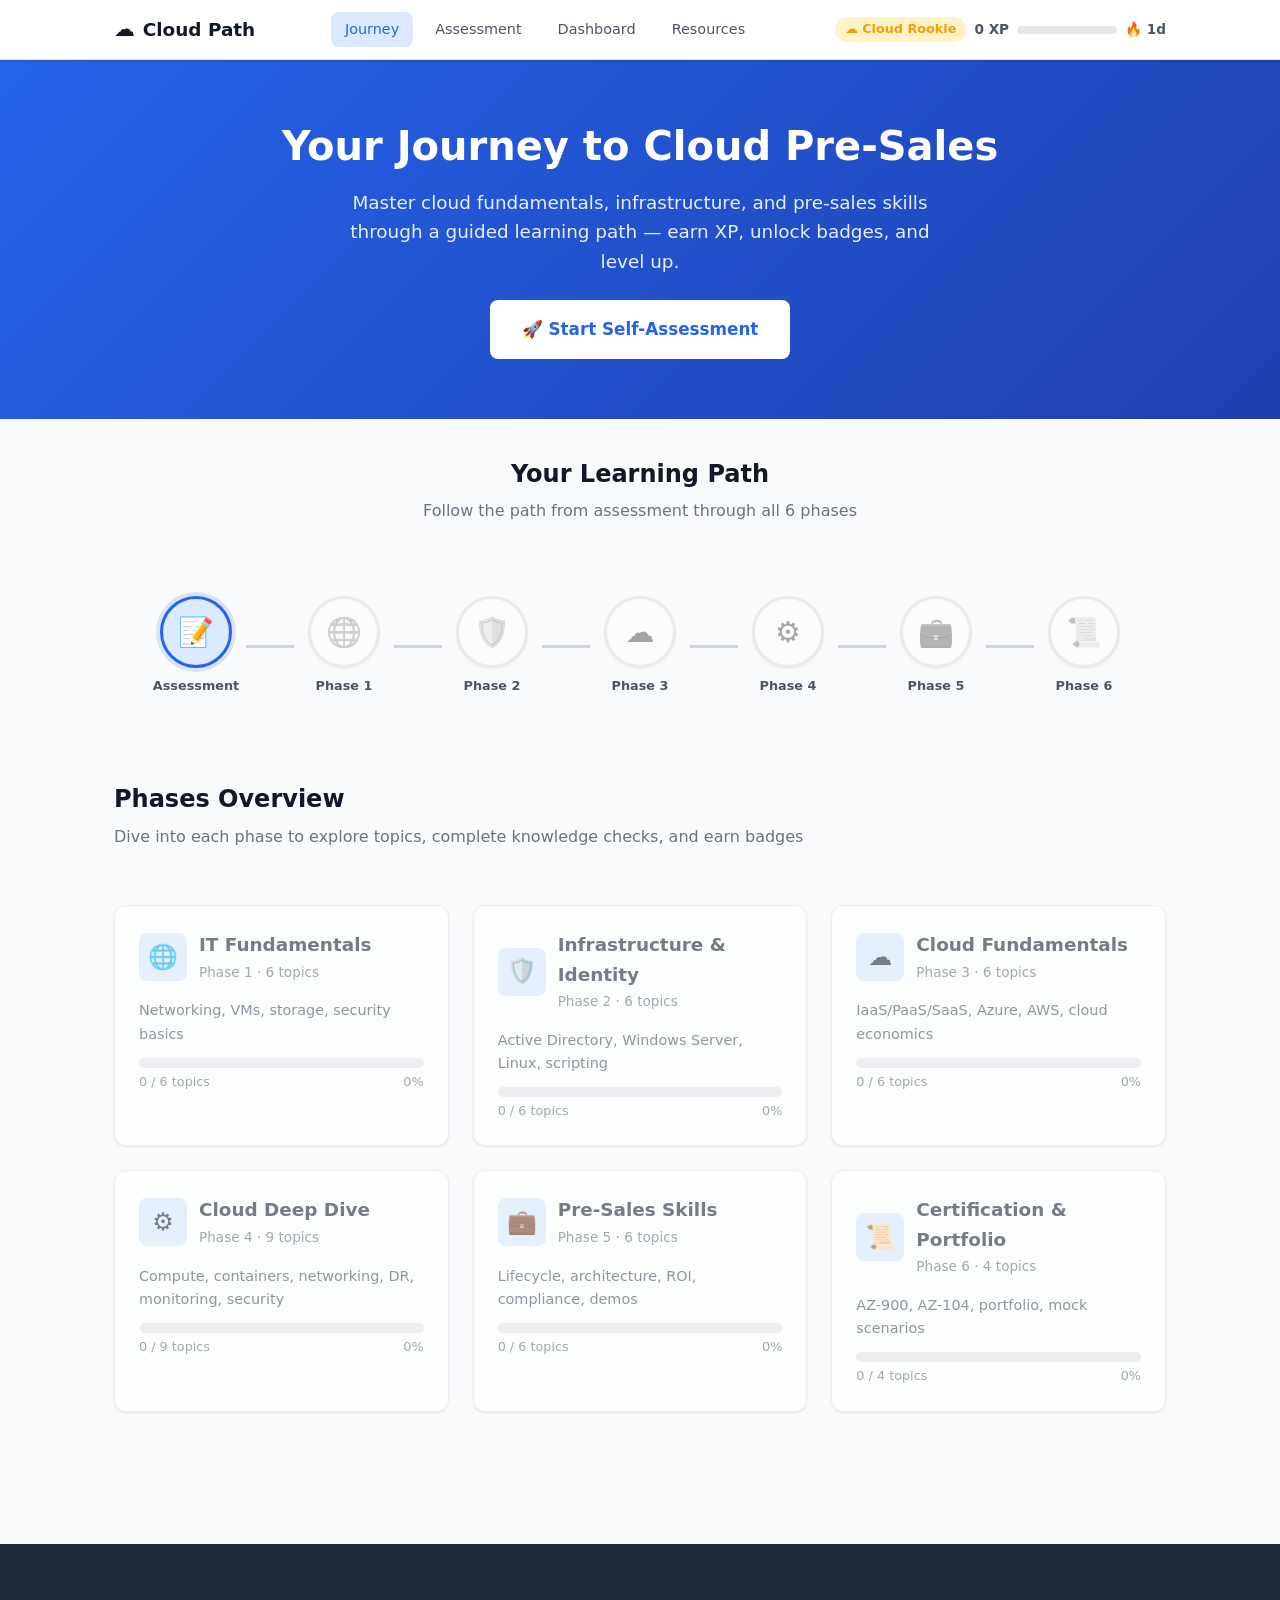
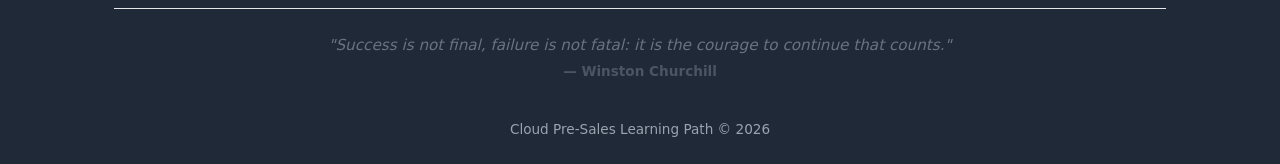
==== index.html @ 4ca1d647 "Initial commit: CloudXPedition - Gamified cloud pre-sales learning path - 6-phase learning journey (" ====
<!DOCTYPE html>
<html lang="en">
<head>
  <meta charset="UTF-8">
  <meta name="viewport" content="width=device-width, initial-scale=1.0">
  <title>Cloud Pre-Sales Learning Path</title>
  <link rel="stylesheet" href="css/styles.css">
</head>
<body>

<nav class="navbar">
  <div class="container">
    <a href="index.html" class="navbar-brand"><span>☁️</span> Cloud Path</a>
    <div class="nav-links">
      <a href="index.html" class="active">Journey</a>
      <a href="assessment.html">Assessment</a>
      <a href="dashboard.html">Dashboard</a>
      <a href="resources.html">Resources</a>
    </div>
    <div class="header-xp">
      <span id="header-level" class="header-level">☁️ Cloud Rookie</span>
      <span id="header-xp-text">0 XP</span>
      <div class="header-xp-bar"><div class="header-xp-fill" id="header-xp-fill" style="width:0%"></div></div>
      <span id="header-streak" class="header-streak"></span>
    </div>
  </div>
</nav>

<!-- Hero Section -->
<section class="hero">
  <div class="container">
    <h1>Your Journey to Cloud Pre-Sales</h1>
    <p>Master cloud fundamentals, infrastructure, and pre-sales skills through a guided learning path — earn XP, unlock badges, and level up.</p>
    <div style="margin-top:24px;">
      <a id="hero-cta" href="assessment.html" class="btn btn-primary btn-lg" style="background:#fff;color:var(--primary);">
        🚀 Start Self-Assessment
      </a>
    </div>
  </div>
</section>

<!-- Journey Map -->
<section class="section">
  <div class="container">
    <h2 class="section-title" style="text-align:center;">Your Learning Path</h2>
    <p class="section-subtitle" style="text-align:center;">Follow the path from assessment through all 6 phases</p>
    <div class="journey-map" id="journey-map"></div>
  </div>
</section>

<!-- Phase Cards Grid -->
<section class="section" style="padding-top:0;">
  <div class="container">
    <h2 class="section-title">Phases Overview</h2>
    <p class="section-subtitle">Dive into each phase to explore topics, complete knowledge checks, and earn badges</p>
    <div class="phase-grid" id="phase-grid"></div>
  </div>
</section>

<footer class="footer">
  <div class="container">
    <p id="motivational-quote" class="motivational-quote"></p>
    <p style="margin-top:12px;">Cloud Pre-Sales Learning Path © 2026</p>
  </div>
</footer>

<script src="js/game-engine.js"></script>
<script>
(function () {
  const PHASES = [
    { num: 1, icon: '🌐', title: 'IT Fundamentals',          desc: 'Networking, VMs, storage, security basics',                     topics: 6 },
    { num: 2, icon: '🛡️', title: 'Infrastructure & Identity', desc: 'Active Directory, Windows Server, Linux, scripting',             topics: 6 },
    { num: 3, icon: '☁️', title: 'Cloud Fundamentals',        desc: 'IaaS/PaaS/SaaS, Azure, AWS, cloud economics',                   topics: 6 },
    { num: 4, icon: '⚙️', title: 'Cloud Deep Dive',           desc: 'Compute, containers, networking, DR, monitoring, security',      topics: 9 },
    { num: 5, icon: '💼', title: 'Pre-Sales Skills',          desc: 'Lifecycle, architecture, ROI, compliance, demos',                topics: 6 },
    { num: 6, icon: '📜', title: 'Certification & Portfolio', desc: 'AZ-900, AZ-104, portfolio, mock scenarios',                     topics: 4 },
  ];

  const JOURNEY_NODES = [
    { id: 'assess', icon: '📝', label: 'Assessment', href: 'assessment.html' },
    ...PHASES.map(p => ({ id: 'phase-' + p.num, icon: p.icon, label: 'Phase ' + p.num, href: 'phase' + p.num + '.html' }))
  ];

  /* ---------- Journey Map ---------- */
  function renderJourneyMap() {
    const map = document.getElementById('journey-map');
    map.innerHTML = '';
    const currentPhase = GameEngine.getCurrentPhase();
    const assessDone = GameEngine.isAssessmentDone();

    JOURNEY_NODES.forEach((node, i) => {
      // Connector before every node except the first
      if (i > 0) {
        const conn = document.createElement('div');
        conn.className = 'journey-connector';
        // connector is completed if the previous node is completed
        const prevCompleted = i === 1 ? assessDone : GameEngine.isPhaseCompleted(i - 1);
        if (prevCompleted) conn.classList.add('completed');
        map.appendChild(conn);
      }

      const nodeEl = document.createElement('div');
      nodeEl.className = 'journey-node';

      // Determine state
      if (node.id === 'assess') {
        if (assessDone) nodeEl.classList.add('completed');
        else nodeEl.classList.add('current');
      } else {
        const phaseNum = parseInt(node.id.replace('phase-', ''));
        if (GameEngine.isPhaseCompleted(phaseNum)) {
          nodeEl.classList.add('completed');
        } else if (phaseNum === currentPhase && assessDone) {
          nodeEl.classList.add('current');
        } else if (phaseNum > currentPhase || !assessDone) {
          nodeEl.classList.add('locked');
        }
      }

      nodeEl.innerHTML =
        '<div class="journey-node-circle">' + node.icon + '</div>' +
        '<span class="journey-node-label">' + node.label + '</span>';

      if (!nodeEl.classList.contains('locked')) {
        nodeEl.style.cursor = 'pointer';
        nodeEl.addEventListener('click', () => { window.location.href = node.href; });
      }

      map.appendChild(nodeEl);
    });
  }

  /* ---------- Phase Cards ---------- */
  function renderPhaseCards() {
    const grid = document.getElementById('phase-grid');
    grid.innerHTML = '';
    const currentPhase = GameEngine.getCurrentPhase();
    const assessDone = GameEngine.isAssessmentDone();

    PHASES.forEach(p => {
      const completed = GameEngine.isPhaseCompleted(p.num);
      const isCurrent = p.num === currentPhase && assessDone;
      const locked = (!assessDone || p.num > currentPhase) && !completed;
      const progress = GameEngine.getPhaseProgress(p.num);
      const pct = Math.round((progress.length / p.topics) * 100);

      const stateClass = completed ? 'completed' : isCurrent ? 'current' : locked ? 'locked' : '';

      const card = document.createElement('div');
      card.className = 'card phase-card ' + stateClass;
      card.innerHTML =
        '<div class="card-header">' +
          '<div class="card-icon" style="background:var(--primary-light);">' + p.icon + '</div>' +
          '<div>' +
            '<div class="card-title">' + p.title + '</div>' +
            '<div class="card-subtitle">Phase ' + p.num + ' · ' + p.topics + ' topics</div>' +
          '</div>' +
        '</div>' +
        '<p style="font-size:0.9rem;color:var(--gray-600);margin-bottom:8px;">' + p.desc + '</p>' +
        '<div class="progress-bar"><div class="progress-fill" style="width:' + pct + '%"></div></div>' +
        '<div class="progress-label"><span>' + progress.length + ' / ' + p.topics + ' topics</span><span>' + pct + '%</span></div>';

      if (!locked) {
        card.style.cursor = 'pointer';
        card.addEventListener('click', () => { window.location.href = 'phase' + p.num + '.html'; });
      }
      grid.appendChild(card);
    });
  }

  /* ---------- Hero CTA ---------- */
  function updateHeroCTA() {
    const cta = document.getElementById('hero-cta');
    if (GameEngine.isAssessmentDone()) {
      const phase = GameEngine.getCurrentPhase();
      if (phase <= 6) {
        cta.textContent = '🚀 Continue Phase ' + phase;
        cta.href = 'phase' + phase + '.html';
      } else {
        cta.textContent = '🏆 View Dashboard';
        cta.href = 'dashboard.html';
      }
    }
  }

  /* ---------- Init ---------- */
  document.addEventListener('DOMContentLoaded', () => {
    renderJourneyMap();
    renderPhaseCards();
    updateHeroCTA();
  });
})();
</script>
</body>
</html>
---- css/styles.css ----
/* ============================================
   Cloud Pre-Sales Learning Path — Styles
   Clean Light Professional Theme
   ============================================ */

/* --- Reset & Base --- */
*, *::before, *::after { box-sizing: border-box; margin: 0; padding: 0; }

:root {
  --primary: #2563eb;
  --primary-dark: #1d4ed8;
  --primary-light: #dbeafe;
  --accent: #f59e0b;
  --accent-light: #fef3c7;
  --success: #10b981;
  --success-light: #d1fae5;
  --warning: #f59e0b;
  --danger: #ef4444;
  --danger-light: #fee2e2;
  --gray-50: #f9fafb;
  --gray-100: #f3f4f6;
  --gray-200: #e5e7eb;
  --gray-300: #d1d5db;
  --gray-400: #9ca3af;
  --gray-500: #6b7280;
  --gray-600: #4b5563;
  --gray-700: #374151;
  --gray-800: #1f2937;
  --gray-900: #111827;
  --radius: 12px;
  --radius-sm: 8px;
  --shadow: 0 1px 3px rgba(0,0,0,0.1), 0 1px 2px rgba(0,0,0,0.06);
  --shadow-md: 0 4px 6px rgba(0,0,0,0.07), 0 2px 4px rgba(0,0,0,0.06);
  --shadow-lg: 0 10px 15px rgba(0,0,0,0.1), 0 4px 6px rgba(0,0,0,0.05);
  --transition: 0.2s ease;
}

html { scroll-behavior: smooth; }

body {
  font-family: 'Segoe UI', system-ui, -apple-system, sans-serif;
  line-height: 1.6;
  color: var(--gray-800);
  background: var(--gray-50);
  min-height: 100vh;
}

a { color: var(--primary); text-decoration: none; transition: color var(--transition); }
a:hover { color: var(--primary-dark); }

img { max-width: 100%; display: block; }
h1, h2, h3, h4 { line-height: 1.3; color: var(--gray-900); }

/* --- Layout --- */
.container { max-width: 1100px; margin: 0 auto; padding: 0 24px; }

/* --- Header / Navbar --- */
.navbar {
  background: #fff;
  border-bottom: 1px solid var(--gray-200);
  padding: 12px 0;
  position: sticky;
  top: 0;
  z-index: 100;
  box-shadow: var(--shadow);
}
.navbar .container {
  display: flex;
  align-items: center;
  justify-content: space-between;
  flex-wrap: wrap;
  gap: 12px;
}
.navbar-brand {
  font-weight: 700;
  font-size: 1.15rem;
  color: var(--gray-900);
  display: flex;
  align-items: center;
  gap: 8px;
}
.navbar-brand span { font-size: 1.3rem; }
.nav-links { display: flex; gap: 8px; align-items: center; flex-wrap: wrap; }
.nav-links a {
  padding: 6px 14px;
  border-radius: var(--radius-sm);
  font-size: 0.9rem;
  font-weight: 500;
  color: var(--gray-600);
  transition: all var(--transition);
}
.nav-links a:hover, .nav-links a.active {
  background: var(--primary-light);
  color: var(--primary);
}

/* --- XP Bar in Header --- */
.header-xp {
  display: flex;
  align-items: center;
  gap: 8px;
  font-size: 0.85rem;
  font-weight: 600;
  color: var(--gray-600);
}
.header-xp-bar {
  width: 100px;
  height: 8px;
  background: var(--gray-200);
  border-radius: 4px;
  overflow: hidden;
}
.header-xp-fill {
  height: 100%;
  background: linear-gradient(90deg, var(--primary), var(--accent));
  border-radius: 4px;
  transition: width 0.5s ease;
}
.header-level {
  background: var(--accent-light);
  color: var(--accent);
  padding: 2px 10px;
  border-radius: 20px;
  font-size: 0.8rem;
  font-weight: 700;
}
.header-streak {
  font-size: 0.85rem;
  display: flex;
  align-items: center;
  gap: 4px;
}

/* --- Hero Section --- */
.hero {
  background: linear-gradient(135deg, #2563eb 0%, #1e40af 100%);
  color: #fff;
  padding: 60px 0;
  text-align: center;
}
.hero h1 { font-size: 2.5rem; margin-bottom: 16px; color: #fff; }
.hero p { font-size: 1.15rem; opacity: 0.9; max-width: 600px; margin: 0 auto; }

/* --- Cards --- */
.card {
  background: #fff;
  border: 1px solid var(--gray-200);
  border-radius: var(--radius);
  padding: 24px;
  box-shadow: var(--shadow);
  transition: box-shadow var(--transition), transform var(--transition);
}
.card:hover {
  box-shadow: var(--shadow-md);
  transform: translateY(-2px);
}
.card-header {
  display: flex;
  align-items: center;
  gap: 12px;
  margin-bottom: 16px;
}
.card-icon {
  width: 48px;
  height: 48px;
  border-radius: var(--radius-sm);
  display: flex;
  align-items: center;
  justify-content: center;
  font-size: 1.5rem;
  flex-shrink: 0;
}
.card-title { font-size: 1.15rem; font-weight: 700; }
.card-subtitle { font-size: 0.85rem; color: var(--gray-500); margin-top: 2px; }

/* --- Phase Cards --- */
.phase-grid {
  display: grid;
  grid-template-columns: repeat(auto-fill, minmax(320px, 1fr));
  gap: 24px;
  padding: 32px 0;
}

.phase-card { position: relative; overflow: hidden; }
.phase-card.locked { opacity: 0.6; pointer-events: none; }
.phase-card.current { border-color: var(--primary); border-width: 2px; }
.phase-card.current::before {
  content: '▶ CURRENT';
  position: absolute;
  top: 12px;
  right: 12px;
  background: var(--primary);
  color: #fff;
  font-size: 0.7rem;
  font-weight: 700;
  padding: 2px 8px;
  border-radius: 4px;
}
.phase-card.completed { border-color: var(--success); }
.phase-card.completed .card-icon { background: var(--success-light); }

/* --- Progress Bars --- */
.progress-bar {
  width: 100%;
  height: 10px;
  background: var(--gray-200);
  border-radius: 5px;
  overflow: hidden;
  margin-top: 12px;
}
.progress-fill {
  height: 100%;
  background: linear-gradient(90deg, var(--primary), var(--success));
  border-radius: 5px;
  transition: width 0.6s ease;
}
.progress-label {
  display: flex;
  justify-content: space-between;
  font-size: 0.8rem;
  color: var(--gray-500);
  margin-top: 4px;
}

/* --- Journey Map --- */
.journey-map {
  display: flex;
  align-items: center;
  justify-content: center;
  gap: 0;
  padding: 48px 0;
  overflow-x: auto;
}
.journey-node {
  display: flex;
  flex-direction: column;
  align-items: center;
  cursor: pointer;
  transition: transform var(--transition);
  position: relative;
  min-width: 100px;
}
.journey-node:hover { transform: scale(1.08); }
.journey-node-circle {
  width: 72px;
  height: 72px;
  border-radius: 50%;
  display: flex;
  align-items: center;
  justify-content: center;
  font-size: 1.8rem;
  border: 3px solid var(--gray-300);
  background: #fff;
  box-shadow: var(--shadow);
  transition: all 0.3s ease;
}
.journey-node.completed .journey-node-circle {
  border-color: var(--success);
  background: var(--success-light);
  box-shadow: 0 0 0 4px rgba(16, 185, 129, 0.15);
}
.journey-node.current .journey-node-circle {
  border-color: var(--primary);
  background: var(--primary-light);
  box-shadow: 0 0 0 4px rgba(37, 99, 235, 0.15);
  animation: pulse 2s infinite;
}
.journey-node.locked .journey-node-circle {
  opacity: 0.4;
  filter: grayscale(1);
}
.journey-node-label {
  margin-top: 8px;
  font-size: 0.8rem;
  font-weight: 600;
  color: var(--gray-600);
  text-align: center;
  max-width: 110px;
}
.journey-connector {
  width: 48px;
  height: 3px;
  background: var(--gray-300);
  flex-shrink: 0;
}
.journey-connector.completed { background: var(--success); }

@keyframes pulse {
  0%, 100% { box-shadow: 0 0 0 4px rgba(37, 99, 235, 0.15); }
  50% { box-shadow: 0 0 0 10px rgba(37, 99, 235, 0.08); }
}

/* --- Assessment --- */
.scenario-card {
  background: #fff;
  border: 1px solid var(--gray-200);
  border-radius: var(--radius);
  padding: 32px;
  margin-bottom: 24px;
  box-shadow: var(--shadow);
}
.scenario-number {
  font-size: 0.8rem;
  font-weight: 700;
  color: var(--primary);
  text-transform: uppercase;
  letter-spacing: 1px;
}
.scenario-title { font-size: 1.25rem; font-weight: 700; margin: 8px 0; }
.scenario-text {
  font-size: 1rem;
  color: var(--gray-600);
  line-height: 1.7;
  margin-bottom: 20px;
  font-style: italic;
  border-left: 3px solid var(--primary-light);
  padding-left: 16px;
}
.confidence-options { display: flex; flex-direction: column; gap: 10px; }
.confidence-btn {
  display: flex;
  align-items: center;
  gap: 12px;
  padding: 14px 18px;
  border: 2px solid var(--gray-200);
  border-radius: var(--radius-sm);
  background: #fff;
  cursor: pointer;
  font-size: 0.95rem;
  transition: all var(--transition);
  text-align: left;
}
.confidence-btn:hover { border-color: var(--primary-light); background: var(--gray-50); }
.confidence-btn.selected { border-color: var(--primary); background: var(--primary-light); font-weight: 600; }
.confidence-btn .emoji { font-size: 1.3rem; flex-shrink: 0; }

/* --- Learning Cards --- */
.learning-card {
  background: #fff;
  border: 2px solid var(--primary-light);
  border-radius: var(--radius);
  padding: 28px;
  margin: 20px 0;
  box-shadow: var(--shadow-md);
}
.learning-card-header {
  display: flex;
  align-items: center;
  gap: 12px;
  margin-bottom: 20px;
  padding-bottom: 16px;
  border-bottom: 1px solid var(--gray-200);
}
.learning-card-badge {
  background: var(--primary);
  color: #fff;
  font-size: 0.7rem;
  font-weight: 700;
  padding: 4px 10px;
  border-radius: 4px;
  text-transform: uppercase;
  letter-spacing: 0.5px;
}
.learning-card h3 { font-size: 1.1rem; }
.learning-card-section { margin-bottom: 20px; }
.learning-card-section h4 {
  font-size: 0.85rem;
  font-weight: 700;
  text-transform: uppercase;
  letter-spacing: 0.5px;
  color: var(--gray-500);
  margin-bottom: 8px;
}
.learning-card .analogy {
  background: var(--accent-light);
  border-left: 3px solid var(--accent);
  padding: 12px 16px;
  border-radius: 0 var(--radius-sm) var(--radius-sm) 0;
  font-size: 0.95rem;
  line-height: 1.6;
}
.resource-links { display: flex; flex-direction: column; gap: 8px; }
.resource-link {
  display: flex;
  align-items: center;
  gap: 10px;
  padding: 10px 14px;
  background: var(--gray-50);
  border-radius: var(--radius-sm);
  font-size: 0.9rem;
  transition: background var(--transition);
}
.resource-link:hover { background: var(--gray-100); }
.resource-link .emoji { font-size: 1.1rem; }

/* --- Buttons --- */
.btn {
  display: inline-flex;
  align-items: center;
  gap: 8px;
  padding: 12px 24px;
  border-radius: var(--radius-sm);
  font-weight: 600;
  font-size: 0.95rem;
  border: none;
  cursor: pointer;
  transition: all var(--transition);
}
.btn-primary { background: var(--primary); color: #fff; }
.btn-primary:hover { background: var(--primary-dark); color: #fff; }
.btn-success { background: var(--success); color: #fff; }
.btn-success:hover { background: #059669; color: #fff; }
.btn-outline {
  background: transparent;
  color: var(--primary);
  border: 2px solid var(--primary);
}
.btn-outline:hover { background: var(--primary-light); }
.btn-lg { padding: 16px 32px; font-size: 1.05rem; }
.btn-block { width: 100%; justify-content: center; }

/* --- Badges / Dashboard --- */
.badge-grid {
  display: grid;
  grid-template-columns: repeat(auto-fill, minmax(140px, 1fr));
  gap: 16px;
}
.badge-item {
  display: flex;
  flex-direction: column;
  align-items: center;
  text-align: center;
  padding: 16px;
  border-radius: var(--radius);
  background: var(--gray-50);
  border: 1px solid var(--gray-200);
  transition: all var(--transition);
}
.badge-item.earned {
  background: var(--accent-light);
  border-color: var(--accent);
}
.badge-item.locked { opacity: 0.4; filter: grayscale(1); }
.badge-emoji { font-size: 2.2rem; margin-bottom: 6px; }
.badge-name { font-size: 0.8rem; font-weight: 600; color: var(--gray-700); }

/* --- Stats Row --- */
.stats-row {
  display: grid;
  grid-template-columns: repeat(auto-fit, minmax(160px, 1fr));
  gap: 16px;
  margin: 24px 0;
}
.stat-card {
  background: #fff;
  border: 1px solid var(--gray-200);
  border-radius: var(--radius);
  padding: 20px;
  text-align: center;
}
.stat-value { font-size: 2rem; font-weight: 800; color: var(--primary); }
.stat-label { font-size: 0.85rem; color: var(--gray-500); margin-top: 4px; }

/* --- Knowledge Check --- */
.check-container {
  background: var(--gray-50);
  border: 2px dashed var(--gray-300);
  border-radius: var(--radius);
  padding: 28px;
  margin: 24px 0;
}
.check-container h3 { margin-bottom: 12px; }
.check-option {
  display: block;
  padding: 12px 16px;
  margin: 8px 0;
  border: 2px solid var(--gray-200);
  border-radius: var(--radius-sm);
  cursor: pointer;
  transition: all var(--transition);
  background: #fff;
}
.check-option:hover { border-color: var(--primary-light); }
.check-option.correct { border-color: var(--success); background: var(--success-light); }
.check-option.incorrect { border-color: var(--danger); background: var(--danger-light); }
.check-feedback {
  margin-top: 12px;
  padding: 12px 16px;
  border-radius: var(--radius-sm);
  font-size: 0.9rem;
  display: none;
}
.check-feedback.show { display: block; }
.check-feedback.success { background: var(--success-light); color: #065f46; }
.check-feedback.error { background: var(--danger-light); color: #991b1b; }

/* --- Topic List --- */
.topic-list { list-style: none; }
.topic-item {
  display: flex;
  align-items: center;
  gap: 12px;
  padding: 16px;
  border-bottom: 1px solid var(--gray-100);
  transition: background var(--transition);
}
.topic-item:hover { background: var(--gray-50); }
.topic-status {
  width: 28px;
  height: 28px;
  border-radius: 50%;
  border: 2px solid var(--gray-300);
  display: flex;
  align-items: center;
  justify-content: center;
  font-size: 0.8rem;
  flex-shrink: 0;
}
.topic-status.done {
  background: var(--success);
  border-color: var(--success);
  color: #fff;
}
.topic-info { flex: 1; }
.topic-name { font-weight: 600; font-size: 0.95rem; }
.topic-desc { font-size: 0.85rem; color: var(--gray-500); }
.topic-xp {
  font-size: 0.8rem;
  font-weight: 700;
  color: var(--accent);
}

/* --- Celebration Animation --- */
.celebration {
  position: fixed;
  top: 0; left: 0; right: 0; bottom: 0;
  pointer-events: none;
  z-index: 9999;
}
.confetti-piece {
  position: absolute;
  width: 10px;
  height: 10px;
  border-radius: 2px;
  animation: confetti-fall 3s ease-out forwards;
}
@keyframes confetti-fall {
  0% { transform: translateY(-100vh) rotate(0deg); opacity: 1; }
  100% { transform: translateY(100vh) rotate(720deg); opacity: 0; }
}

/* --- Toast Notifications --- */
.toast {
  position: fixed;
  bottom: 24px;
  right: 24px;
  background: var(--gray-900);
  color: #fff;
  padding: 16px 24px;
  border-radius: var(--radius);
  box-shadow: var(--shadow-lg);
  font-weight: 600;
  font-size: 0.95rem;
  z-index: 9998;
  animation: toast-in 0.3s ease, toast-out 0.3s ease 2.7s forwards;
  display: flex;
  align-items: center;
  gap: 10px;
}
@keyframes toast-in { from { transform: translateY(20px); opacity: 0; } to { transform: translateY(0); opacity: 1; } }
@keyframes toast-out { from { opacity: 1; } to { opacity: 0; } }

/* --- Section Spacing --- */
.section { padding: 40px 0; }
.section-title {
  font-size: 1.5rem;
  font-weight: 800;
  margin-bottom: 8px;
}
.section-subtitle {
  font-size: 1rem;
  color: var(--gray-500);
  margin-bottom: 24px;
}

/* --- Results Panel --- */
.results-panel {
  background: linear-gradient(135deg, #1e3a5f 0%, #2563eb 100%);
  color: #fff;
  padding: 40px;
  border-radius: var(--radius);
  text-align: center;
  margin: 32px 0;
}
.results-panel h2 { color: #fff; margin-bottom: 16px; }
.results-phase-grid {
  display: grid;
  grid-template-columns: repeat(auto-fill, minmax(200px, 1fr));
  gap: 16px;
  margin-top: 24px;
}
.results-phase-card {
  background: rgba(255,255,255,0.15);
  border-radius: var(--radius-sm);
  padding: 16px;
  text-align: center;
}
.results-phase-card .emoji { font-size: 1.5rem; margin-bottom: 6px; }
.results-phase-card .name { font-weight: 700; font-size: 0.9rem; }
.results-phase-card .rec {
  font-size: 0.8rem;
  margin-top: 4px;
  padding: 2px 8px;
  border-radius: 4px;
  display: inline-block;
}
.rec-required { background: rgba(239,68,68,0.3); }
.rec-review { background: rgba(245,158,11,0.3); }
.rec-skim { background: rgba(16,185,129,0.3); }
.rec-skip { background: rgba(255,255,255,0.2); }

/* --- Footer --- */
.footer {
  background: var(--gray-800);
  color: var(--gray-400);
  padding: 24px 0;
  text-align: center;
  font-size: 0.85rem;
  margin-top: 60px;
}

/* --- Responsive --- */
@media (max-width: 768px) {
  .hero h1 { font-size: 1.8rem; }
  .hero { padding: 40px 0; }
  .phase-grid { grid-template-columns: 1fr; }
  .journey-map { flex-direction: column; }
  .journey-connector { width: 3px; height: 32px; }
  .stats-row { grid-template-columns: repeat(2, 1fr); }
  .navbar .container { flex-direction: column; gap: 8px; }
  .nav-links { justify-content: center; }
  .results-phase-grid { grid-template-columns: 1fr 1fr; }
}

/* --- Motivational Quote --- */
.motivational-quote {
  text-align: center;
  padding: 24px;
  font-style: italic;
  color: var(--gray-500);
  font-size: 0.95rem;
  border-top: 1px solid var(--gray-200);
  margin-top: 40px;
}
.motivational-quote .author {
  display: block;
  font-style: normal;
  font-weight: 600;
  color: var(--gray-600);
  margin-top: 4px;
  font-size: 0.85rem;
}
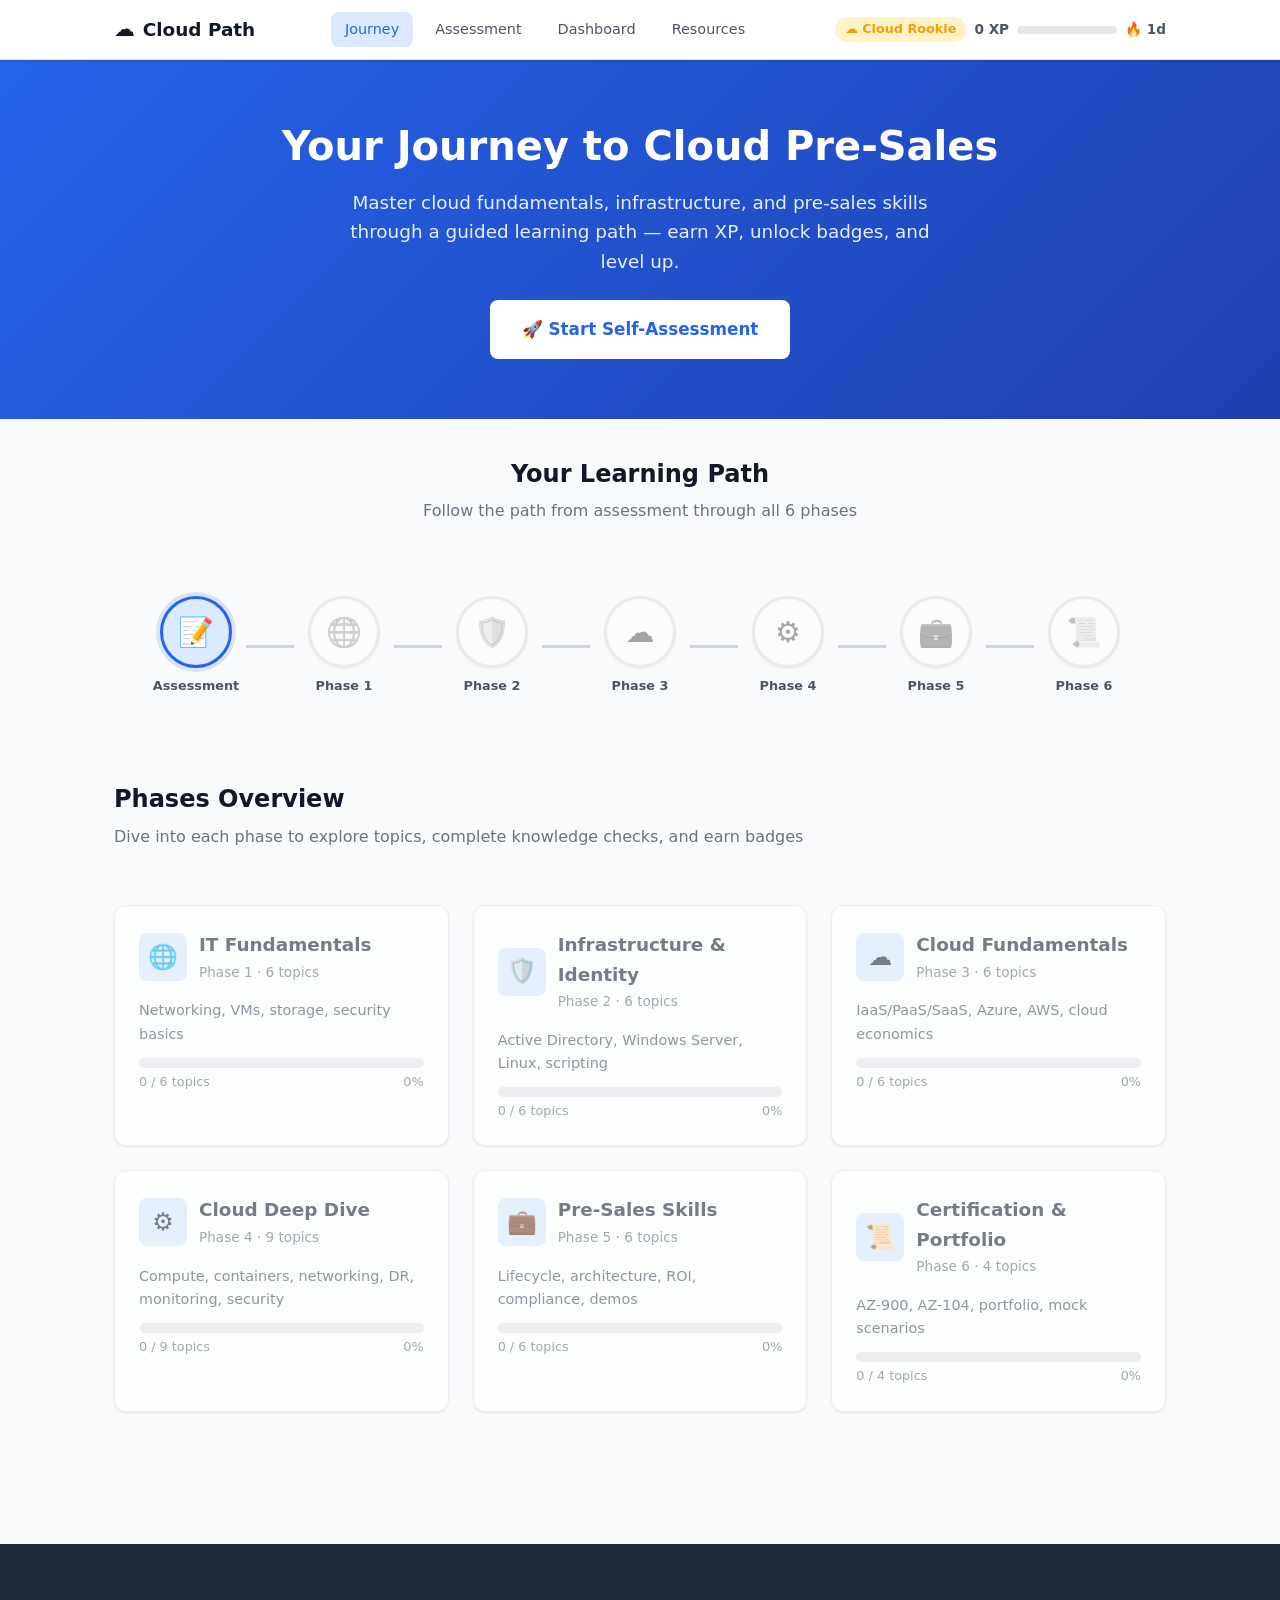
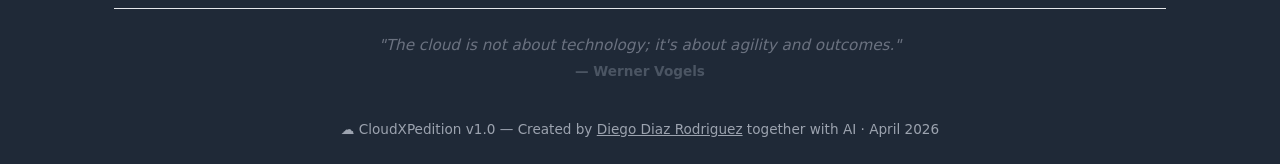
==== commit 39012dfc: "Add branded footer with name, version, and date to all pages Co-authored-by: Copilot <223556219+Copi" ====
--- a/index.html
+++ b/index.html
@@ -60,7 +60,7 @@
 <footer class="footer">
   <div class="container">
     <p id="motivational-quote" class="motivational-quote"></p>
-    <p style="margin-top:12px;">Cloud Pre-Sales Learning Path © 2026</p>
+    <p style="margin-top:12px;">☁️ CloudXPedition v1.0 — Created by <a href="https://github.com/Diaz506" style="color:inherit;text-decoration:underline;">Diego Diaz Rodriguez</a> together with AI · April 2026</p>
   </div>
 </footer>
 
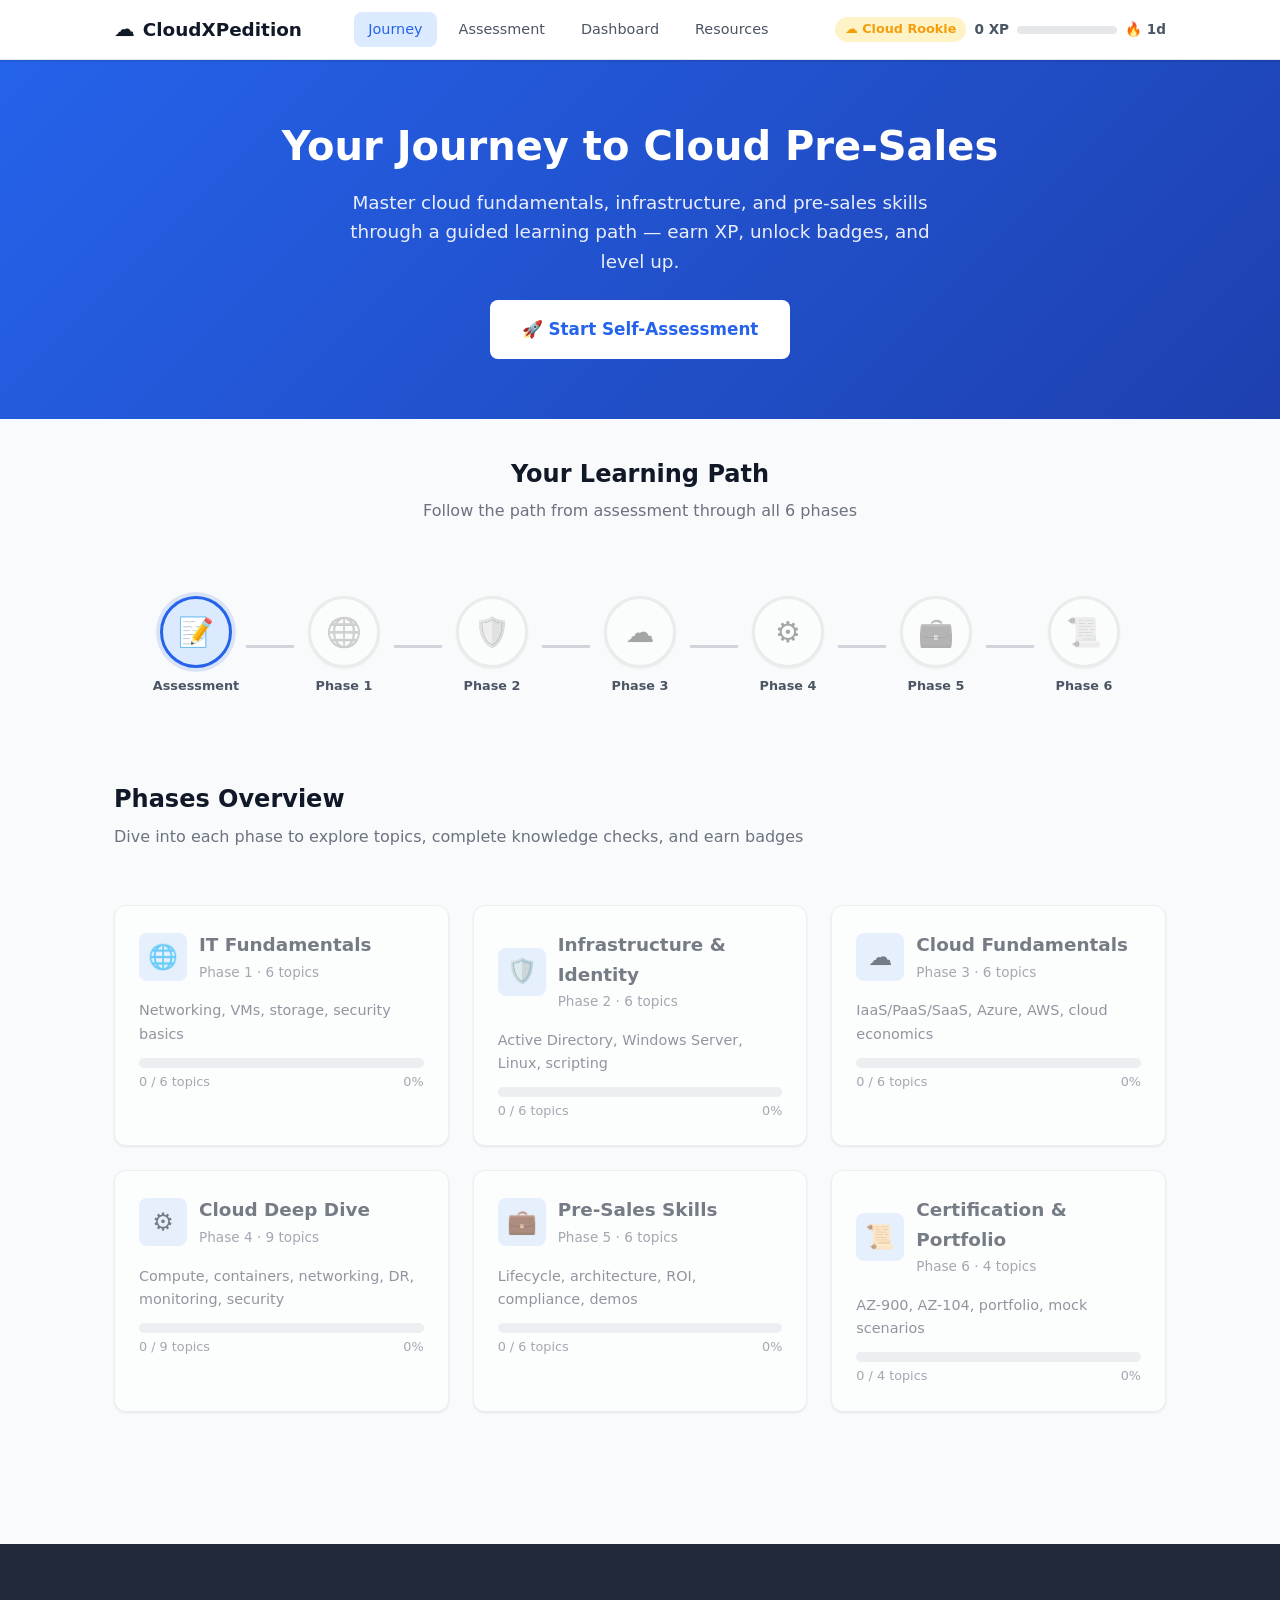
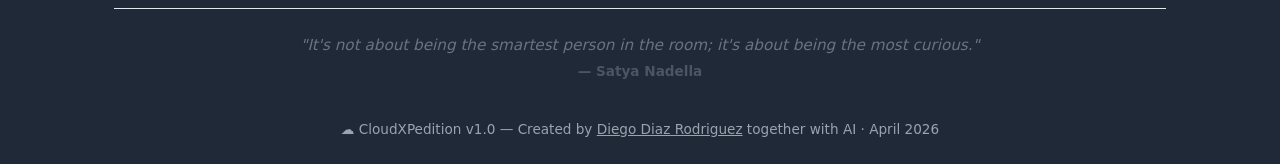
==== commit 03dc4eec: "Rename navbar brand from Cloud Path to CloudXPedition Co-authored-by: Copilot <223556219+Copilot@use" ====
--- a/index.html
+++ b/index.html
@@ -10,7 +10,7 @@
 
 <nav class="navbar">
   <div class="container">
-    <a href="index.html" class="navbar-brand"><span>☁️</span> Cloud Path</a>
+    <a href="index.html" class="navbar-brand"><span>☁️</span> CloudXPedition</a>
     <div class="nav-links">
       <a href="index.html" class="active">Journey</a>
       <a href="assessment.html">Assessment</a>
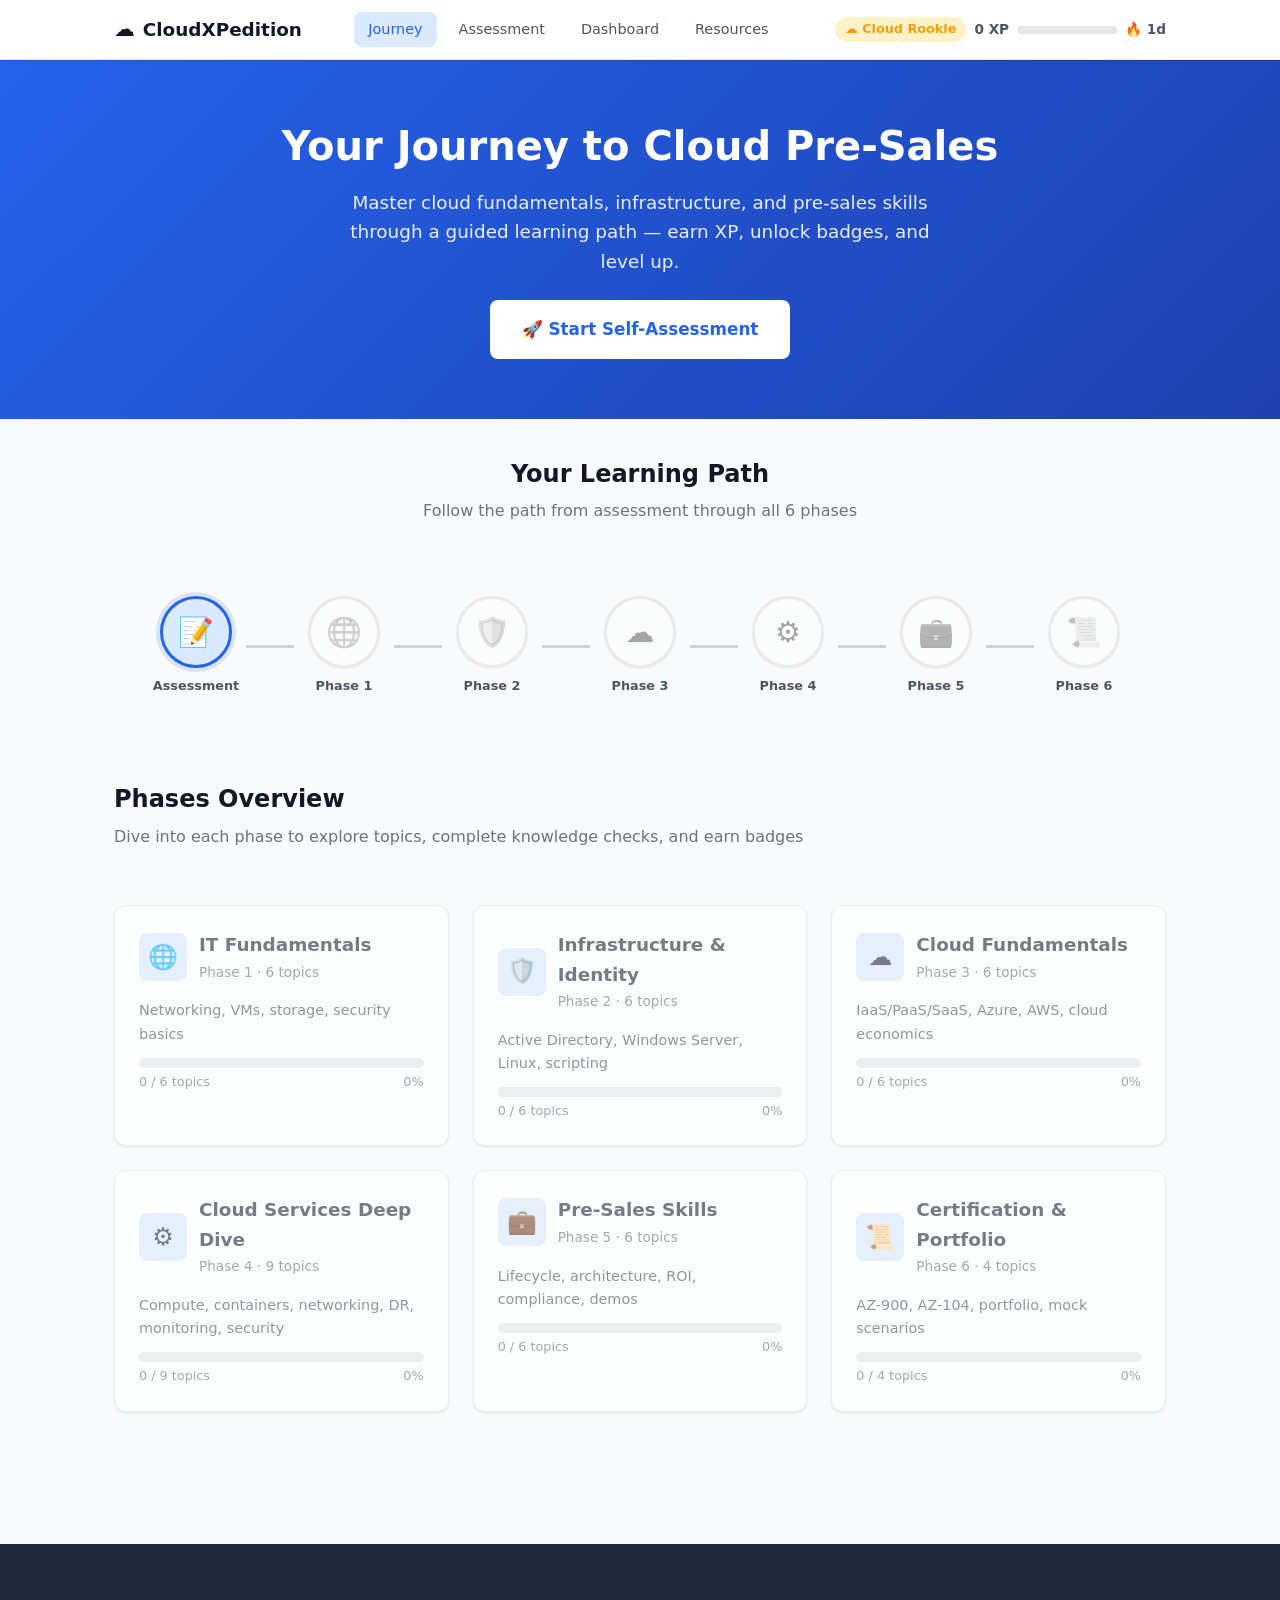
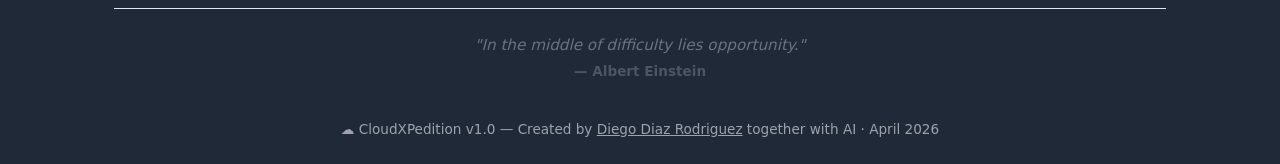
==== commit 241f781a: "Fix remaining QA issues: naming, assessment coverage, accessibility, loading 1. Phase naming consist" ====
--- a/index.html
+++ b/index.html
@@ -20,7 +20,7 @@
     <div class="header-xp">
       <span id="header-level" class="header-level">☁️ Cloud Rookie</span>
       <span id="header-xp-text">0 XP</span>
-      <div class="header-xp-bar"><div class="header-xp-fill" id="header-xp-fill" style="width:0%"></div></div>
+      <div class="header-xp-bar" role="progressbar" aria-valuenow="0" aria-valuemin="0" aria-valuemax="100" aria-label="XP progress"><div class="header-xp-fill" id="header-xp-fill" style="width:0%"></div></div>
       <span id="header-streak" class="header-streak"></span>
     </div>
   </div>
@@ -71,7 +71,7 @@
     { num: 1, icon: '🌐', title: 'IT Fundamentals',          desc: 'Networking, VMs, storage, security basics',                     topics: 6 },
     { num: 2, icon: '🛡️', title: 'Infrastructure & Identity', desc: 'Active Directory, Windows Server, Linux, scripting',             topics: 6 },
     { num: 3, icon: '☁️', title: 'Cloud Fundamentals',        desc: 'IaaS/PaaS/SaaS, Azure, AWS, cloud economics',                   topics: 6 },
-    { num: 4, icon: '⚙️', title: 'Cloud Deep Dive',           desc: 'Compute, containers, networking, DR, monitoring, security',      topics: 9 },
+    { num: 4, icon: '⚙️', title: 'Cloud Services Deep Dive',  desc: 'Compute, containers, networking, DR, monitoring, security',      topics: 9 },
     { num: 5, icon: '💼', title: 'Pre-Sales Skills',          desc: 'Lifecycle, architecture, ROI, compliance, demos',                topics: 6 },
     { num: 6, icon: '📜', title: 'Certification & Portfolio', desc: 'AZ-900, AZ-104, portfolio, mock scenarios',                     topics: 4 },
   ];
@@ -157,7 +157,7 @@
           '</div>' +
         '</div>' +
         '<p style="font-size:0.9rem;color:var(--gray-600);margin-bottom:8px;">' + p.desc + '</p>' +
-        '<div class="progress-bar"><div class="progress-fill" style="width:' + pct + '%"></div></div>' +
+        '<div class="progress-bar" role="progressbar" aria-valuenow="' + pct + '" aria-valuemin="0" aria-valuemax="100" aria-label="Phase ' + p.num + ' progress"><div class="progress-fill" style="width:' + pct + '%"></div></div>' +
         '<div class="progress-label"><span>' + progress.length + ' / ' + p.topics + ' topics</span><span>' + pct + '%</span></div>';
 
       if (!locked) {
--- a/css/styles.css
+++ b/css/styles.css
@@ -102,6 +102,11 @@
   font-size: 0.85rem;
   font-weight: 600;
   color: var(--gray-600);
+  opacity: 0;
+  transition: opacity 0.3s ease;
+}
+.header-xp.loaded {
+  opacity: 1;
 }
 .header-xp-bar {
   width: 100px;
@@ -660,3 +665,43 @@
   margin-top: 4px;
   font-size: 0.85rem;
 }
+
+/* Lab step-by-step instructions */
+kbd {
+  display: inline-block;
+  padding: 2px 6px;
+  font-size: 0.8rem;
+  font-family: monospace;
+  color: #333;
+  background: #f4f4f4;
+  border: 1px solid #ccc;
+  border-radius: 4px;
+  box-shadow: 0 1px 0 #aaa;
+}
+
+.lab-steps strong {
+  color: var(--primary-dark);
+}
+
+.lab-steps code {
+  background: rgba(79, 70, 229, 0.08);
+  padding: 1px 5px;
+  border-radius: 3px;
+  font-size: 0.82rem;
+}
+
+.resource-link:has(.lab-steps) {
+  position: relative;
+}
+
+.resource-link:has(.lab-steps)::after {
+  content: '▸ Click to expand';
+  font-size: 0.7rem;
+  color: var(--gray-400);
+  margin-left: 8px;
+}
+
+.resource-link:has(.lab-steps .lab-steps[style*="display: block"])::after,
+.resource-link:has(.lab-steps .lab-steps[style*="display:block"])::after {
+  content: '▾ Click to collapse';
+}
